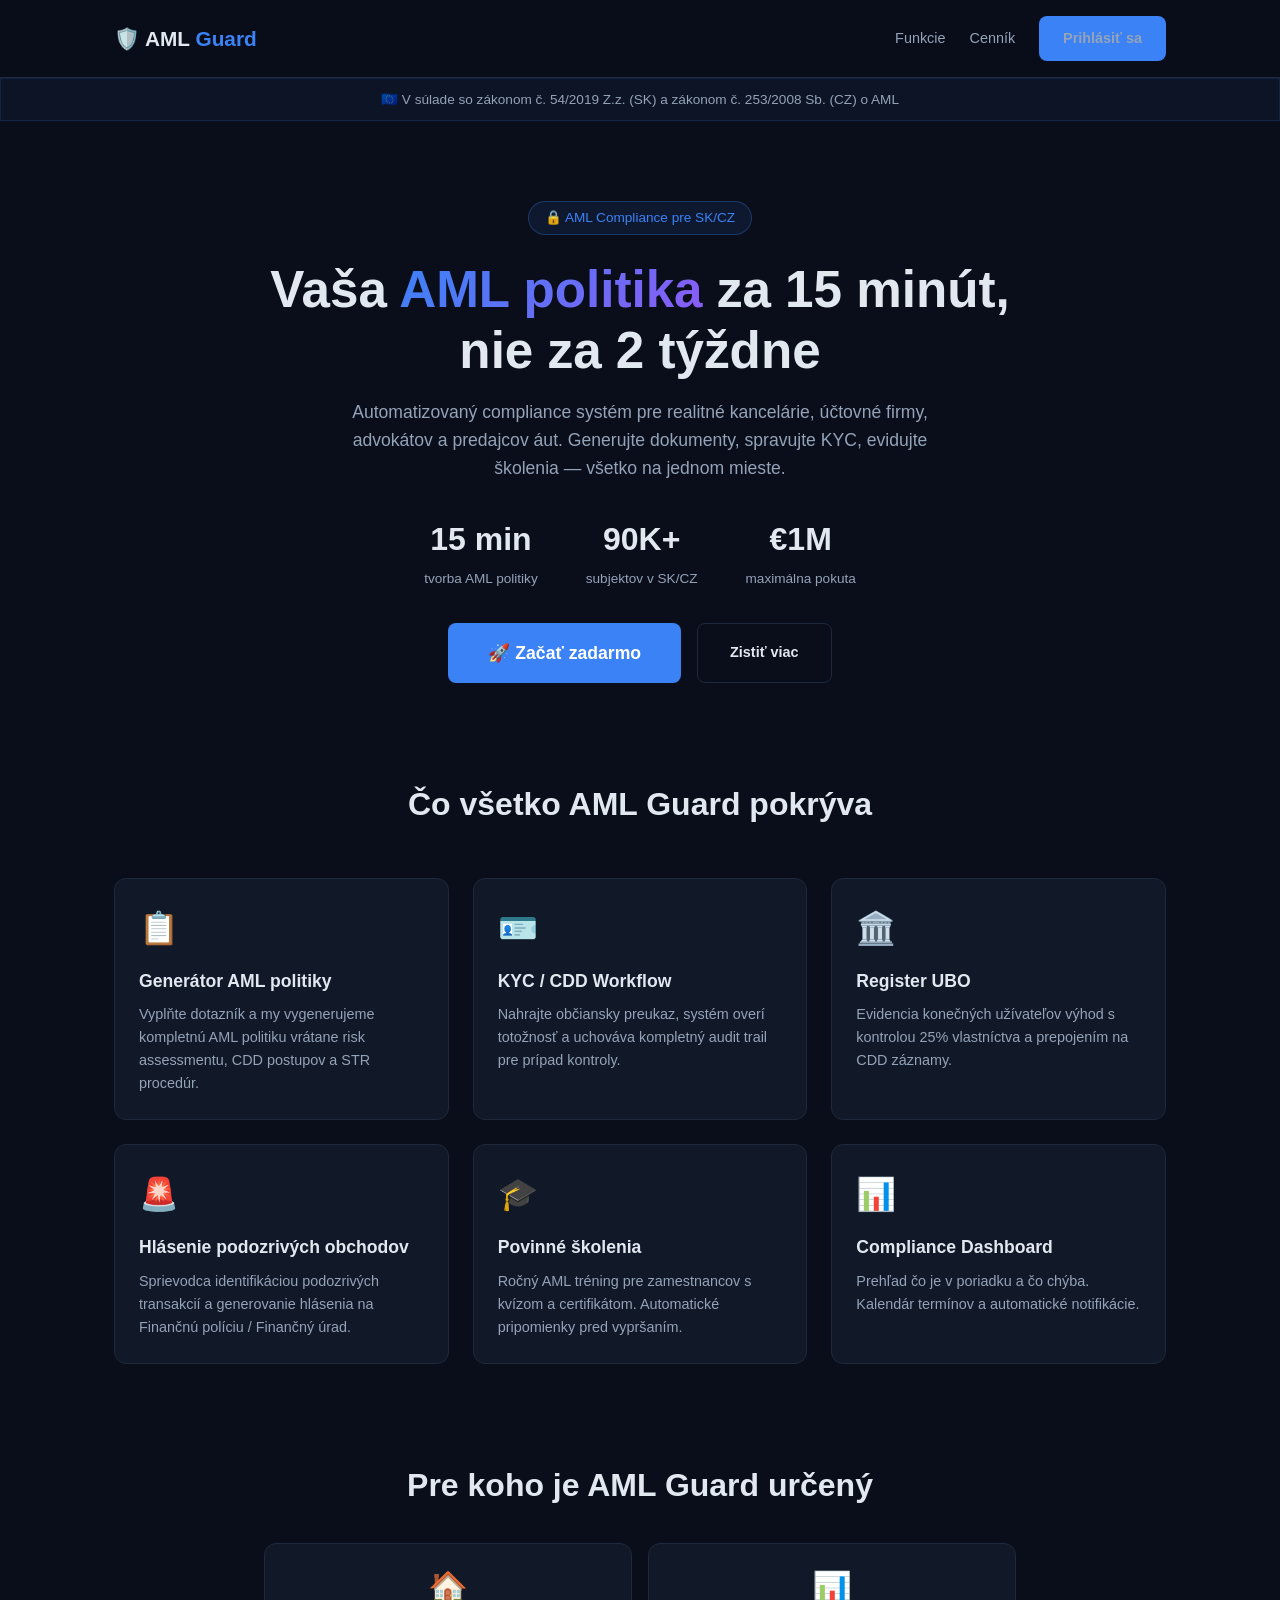
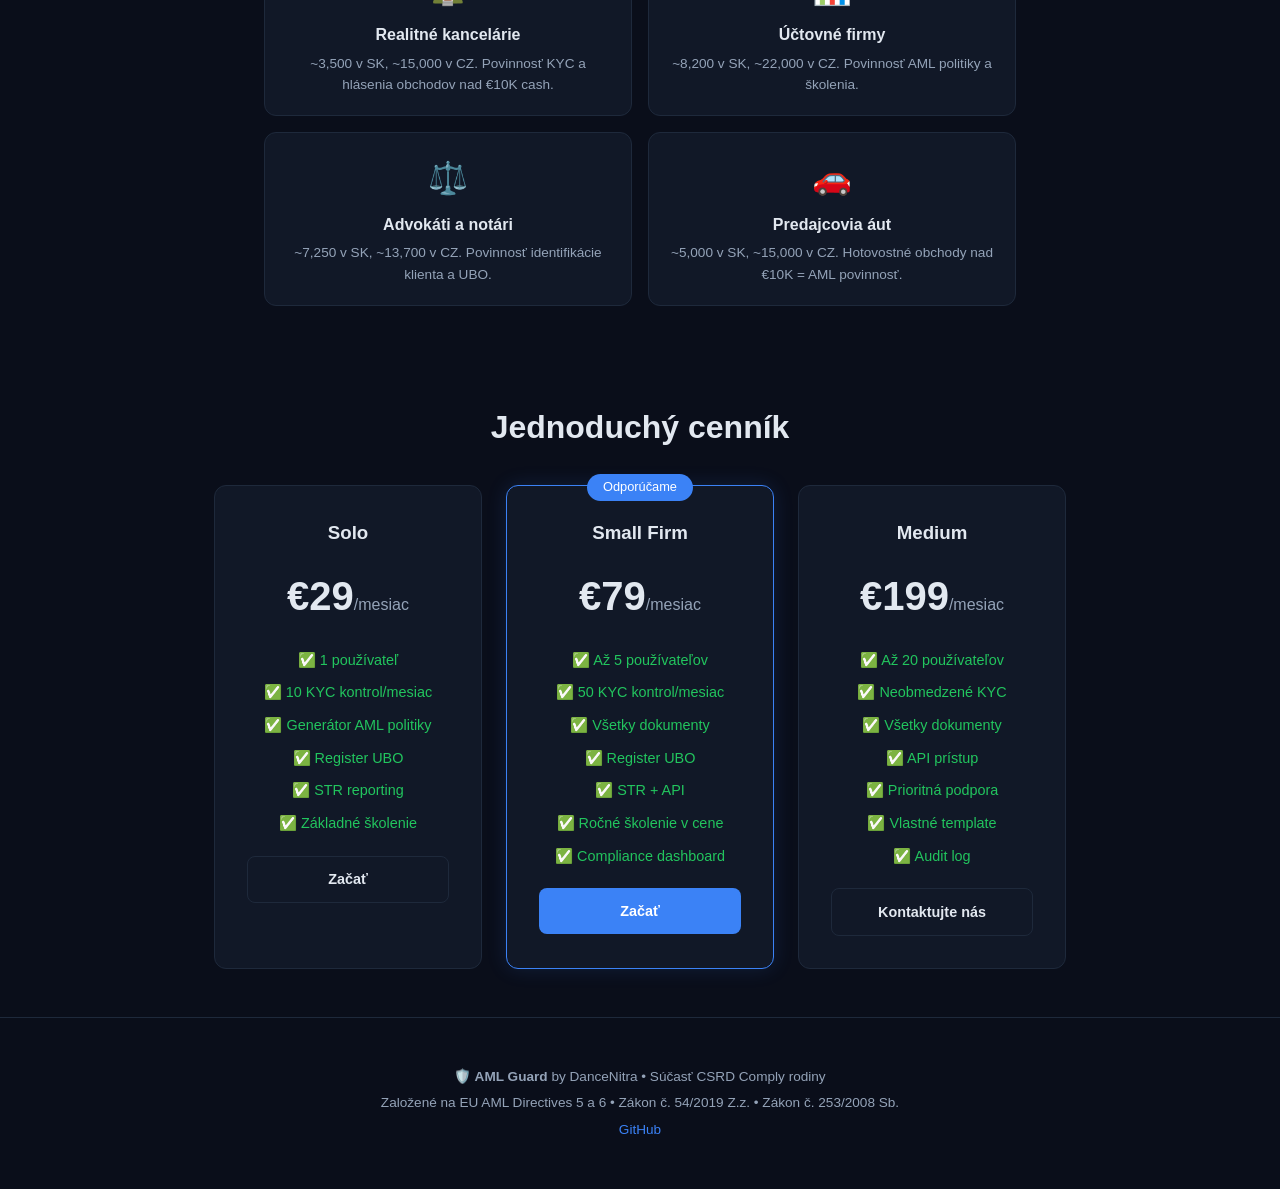
==== site/index.html @ be24866a "Initial release: AML Guard — compliance SaaS for SK/CZ" ====
<!DOCTYPE html>
<html lang="sk">
<head>
  <meta charset="UTF-8">
  <meta name="viewport" content="width=device-width, initial-scale=1.0">
  <title>AML Guard — Compliance pre SK/CZ firmy</title>
  <meta name="description" content="AML compliance software pre realitné kancelárie, účtovné firmy, advokátov a predajcov áut v SK a CZ.">
  <style>
    :root {
      --bg: #0a0e1a;
      --bg-card: #111827;
      --text: #e2e8f0;
      --text-muted: #94a3b8;
      --accent: #3b82f6;
      --accent-hover: #2563eb;
      --green: #22c55e;
      --yellow: #eab308;
      --red: #ef4444;
      --border: #1e293b;
      --radius: 12px;
    }
    * { box-sizing: border-box; margin: 0; padding: 0; }
    body {
      font-family: -apple-system, BlinkMacSystemFont, 'Segoe UI', Roboto, sans-serif;
      background: var(--bg);
      color: var(--text);
      line-height: 1.6;
    }
    a { color: var(--accent); text-decoration: none; }

    /* Header */
    .header {
      background: rgba(10, 14, 26, 0.95);
      border-bottom: 1px solid var(--border);
      padding: 1rem 0;
      position: sticky;
      top: 0;
      z-index: 100;
      backdrop-filter: blur(12px);
    }
    .header-inner {
      max-width: 1100px;
      margin: 0 auto;
      padding: 0 1.5rem;
      display: flex;
      align-items: center;
      justify-content: space-between;
    }
    .logo { font-size: 1.3rem; font-weight: 700; }
    .logo span { color: var(--accent); }
    .nav-links { display: flex; gap: 1.5rem; align-items: center; }
    .nav-links a { color: var(--text-muted); font-size: 0.9rem; transition: color 0.2s; }
    .nav-links a:hover { color: var(--text); }

    .btn {
      display: inline-flex; align-items: center; gap: 0.5rem; padding: 0.7rem 1.5rem;
      border-radius: 8px; font-weight: 600; font-size: 0.9rem; cursor: pointer;
      transition: all 0.2s; border: none;
    }
    .btn-primary { background: var(--accent); color: white; }
    .btn-primary:hover { background: var(--accent-hover); transform: translateY(-1px); }
    .btn-outline { background: transparent; color: var(--text); border: 1px solid var(--border); }
    .btn-outline:hover { border-color: var(--accent); color: var(--accent); }

    /* Hero */
    .hero {
      text-align: center; padding: 5rem 1.5rem 3rem;
      max-width: 800px; margin: 0 auto;
    }
    .hero-badge {
      display: inline-block; background: rgba(59, 130, 246, 0.1);
      border: 1px solid rgba(59, 130, 246, 0.3); color: var(--accent);
      padding: 0.3rem 1rem; border-radius: 20px; font-size: 0.85rem;
      margin-bottom: 1.5rem;
    }
    .hero h1 {
      font-size: 2.5rem; font-weight: 800; line-height: 1.2;
      margin-bottom: 1rem;
    }
    @media (min-width: 640px) { .hero h1 { font-size: 3.2rem; } }
    .hero h1 span { background: linear-gradient(135deg, var(--accent), #8b5cf6); -webkit-background-clip: text; -webkit-text-fill-color: transparent; }
    .hero p { font-size: 1.1rem; color: var(--text-muted); max-width: 640px; margin: 0 auto 2rem; }

    .hero-stats {
      display: flex; justify-content: center; gap: 3rem; flex-wrap: wrap; margin: 2rem 0;
    }
    .hero-stats strong { display: block; font-size: 2rem; }
    .hero-stats span { font-size: 0.85rem; color: var(--text-muted); }

    /* Features */
    .features {
      max-width: 1100px; margin: 0 auto; padding: 3rem 1.5rem;
    }
    .features h2 { text-align: center; font-size: 2rem; margin-bottom: 3rem; }
    .features-grid {
      display: grid; grid-template-columns: repeat(auto-fit, minmax(300px, 1fr));
      gap: 1.5rem;
    }
    .feature-card {
      background: var(--bg-card); border: 1px solid var(--border);
      border-radius: var(--radius); padding: 1.5rem;
    }
    .feature-card .icon { font-size: 2rem; margin-bottom: 0.8rem; }
    .feature-card h3 { font-size: 1.1rem; margin-bottom: 0.5rem; }
    .feature-card p { color: var(--text-muted); font-size: 0.9rem; }

    /* Who needs it */
    .who-section {
      max-width: 800px; margin: 0 auto; padding: 3rem 1.5rem;
    }
    .who-section h2 { text-align: center; font-size: 2rem; margin-bottom: 2rem; }
    .who-grid {
      display: grid; grid-template-columns: repeat(auto-fit, minmax(250px, 1fr));
      gap: 1rem;
    }
    .who-item {
      background: var(--bg-card); border: 1px solid var(--border);
      border-radius: var(--radius); padding: 1.2rem; text-align: center;
    }
    .who-item .emoji { font-size: 2rem; }
    .who-item h4 { margin: 0.5rem 0 0.3rem; }
    .who-item p { font-size: 0.85rem; color: var(--text-muted); }

    /* Pricing */
    .pricing {
      max-width: 900px; margin: 0 auto; padding: 3rem 1.5rem;
    }
    .pricing h2 { text-align: center; font-size: 2rem; margin-bottom: 2rem; }
    .pricing-grid {
      display: grid; grid-template-columns: repeat(auto-fit, minmax(250px, 1fr));
      gap: 1.5rem;
    }
    .pricing-card {
      background: var(--bg-card); border: 1px solid var(--border);
      border-radius: var(--radius); padding: 2rem; text-align: center;
    }
    .pricing-card.recommended {
      border-color: var(--accent);
      box-shadow: 0 0 20px rgba(59, 130, 246, 0.15);
      position: relative;
    }
    .pricing-card .badge {
      background: var(--accent); color: white; padding: 0.2rem 1rem;
      border-radius: 20px; font-size: 0.8rem; position: absolute;
      top: -12px; left: 50%; transform: translateX(-50%);
    }
    .pricing-card .price { font-size: 2.5rem; font-weight: 800; margin: 1rem 0; }
    .pricing-card .price small { font-size: 1rem; font-weight: 400; color: var(--text-muted); }
    .pricing-card ul { list-style: none; margin: 1rem 0; }
    .pricing-card li { padding: 0.3rem 0; font-size: 0.9rem; color: var(--text-muted); }
    .pricing-card li.yes { color: var(--green); }

    /* Footer */
    .footer {
      text-align: center; padding: 3rem 1.5rem;
      border-top: 1px solid var(--border); color: var(--text-muted); font-size: 0.85rem;
    }

    /* Legal notice banner */
    .legal-banner {
      background: rgba(59, 130, 246, 0.05);
      border: 1px solid rgba(59, 130, 246, 0.15);
      padding: 0.6rem 1.5rem; text-align: center;
      font-size: 0.85rem; color: var(--text-muted);
    }

    @media (max-width: 640px) {
      .hero h1 { font-size: 1.8rem; }
      .hero-stats { gap: 1.5rem; }
      .pricing-grid { grid-template-columns: 1fr; }
    }
  </style>
</head>
<body>

<header class="header">
  <div class="header-inner">
    <div class="logo"><span>🛡️</span> AML <span>Guard</span></div>
    <nav class="nav-links">
      <a href="#features">Funkcie</a>
      <a href="#pricing">Cenník</a>
      <a href="app/login.html" class="btn btn-primary">Prihlásiť sa</a>
    </nav>
  </div>
</header>

<div class="legal-banner">
  🇪🇺 V súlade so zákonom č. 54/2019 Z.z. (SK) a zákonom č. 253/2008 Sb. (CZ) o AML
</div>

<section class="hero">
  <div class="hero-badge">🔒 AML Compliance pre SK/CZ</div>
  <h1>Vaša <span>AML politika</span> za 15 minút, nie za 2 týždne</h1>
  <p>
    Automatizovaný compliance systém pre realitné kancelárie, účtovné firmy, 
    advokátov a predajcov áut. Generujte dokumenty, spravujte KYC, 
    evidujte školenia — všetko na jednom mieste.
  </p>
  <div class="hero-stats">
    <div><strong>15 min</strong><span>tvorba AML politiky</span></div>
    <div><strong>90K+</strong><span>subjektov v SK/CZ</span></div>
    <div><strong>€1M</strong><span>maximálna pokuta</span></div>
  </div>
  <div style="display: flex; gap: 1rem; justify-content: center; flex-wrap: wrap;">
    <a href="app/login.html?signup=true" class="btn btn-primary" style="padding: 1rem 2.5rem; font-size: 1.1rem;">🚀 Začať zadarmo</a>
    <a href="#features" class="btn btn-outline" style="padding: 1rem 2rem;">Zistiť viac</a>
  </div>
</section>

<section class="features" id="features">
  <h2>Čo všetko AML Guard pokrýva</h2>
  <div class="features-grid">
    <div class="feature-card">
      <div class="icon">📋</div>
      <h3>Generátor AML politiky</h3>
      <p>Vyplňte dotazník a my vygenerujeme kompletnú AML politiku vrátane risk assessmentu, CDD postupov a STR procedúr.</p>
    </div>
    <div class="feature-card">
      <div class="icon">🪪</div>
      <h3>KYC / CDD Workflow</h3>
      <p>Nahrajte občiansky preukaz, systém overí totožnosť a uchováva kompletný audit trail pre prípad kontroly.</p>
    </div>
    <div class="feature-card">
      <div class="icon">🏛️</div>
      <h3>Register UBO</h3>
      <p>Evidencia konečných užívateľov výhod s kontrolou 25% vlastníctva a prepojením na CDD záznamy.</p>
    </div>
    <div class="feature-card">
      <div class="icon">🚨</div>
      <h3>Hlásenie podozrivých obchodov</h3>
      <p>Sprievodca identifikáciou podozrivých transakcií a generovanie hlásenia na Finančnú políciu / Finančný úrad.</p>
    </div>
    <div class="feature-card">
      <div class="icon">🎓</div>
      <h3>Povinné školenia</h3>
      <p>Ročný AML tréning pre zamestnancov s kvízom a certifikátom. Automatické pripomienky pred vypršaním.</p>
    </div>
    <div class="feature-card">
      <div class="icon">📊</div>
      <h3>Compliance Dashboard</h3>
      <p>Prehľad čo je v poriadku a čo chýba. Kalendár termínov a automatické notifikácie.</p>
    </div>
  </div>
</section>

<section class="who-section">
  <h2>Pre koho je AML Guard určený</h2>
  <div class="who-grid">
    <div class="who-item">
      <div class="emoji">🏠</div>
      <h4>Realitné kancelárie</h4>
      <p>~3,500 v SK, ~15,000 v CZ. Povinnosť KYC a hlásenia obchodov nad €10K cash.</p>
    </div>
    <div class="who-item">
      <div class="emoji">📊</div>
      <h4>Účtovné firmy</h4>
      <p>~8,200 v SK, ~22,000 v CZ. Povinnosť AML politiky a školenia.</p>
    </div>
    <div class="who-item">
      <div class="emoji">⚖️</div>
      <h4>Advokáti a notári</h4>
      <p>~7,250 v SK, ~13,700 v CZ. Povinnosť identifikácie klienta a UBO.</p>
    </div>
    <div class="who-item">
      <div class="emoji">🚗</div>
      <h4>Predajcovia áut</h4>
      <p>~5,000 v SK, ~15,000 v CZ. Hotovostné obchody nad €10K = AML povinnosť.</p>
    </div>
  </div>
</section>

<section class="pricing" id="pricing">
  <h2>Jednoduchý cenník</h2>
  <div class="pricing-grid">
    <div class="pricing-card">
      <h3>Solo</h3>
      <div class="price">€29<small>/mesiac</small></div>
      <ul>
        <li class="yes">✅ 1 používateľ</li>
        <li class="yes">✅ 10 KYC kontrol/mesiac</li>
        <li class="yes">✅ Generátor AML politiky</li>
        <li class="yes">✅ Register UBO</li>
        <li class="yes">✅ STR reporting</li>
        <li class="yes">✅ Základné školenie</li>
      </ul>
      <a href="app/login.html?signup=true" class="btn btn-outline" style="width: 100%; justify-content: center;">Začať</a>
    </div>
    <div class="pricing-card recommended">
      <span class="badge">Odporúčame</span>
      <h3>Small Firm</h3>
      <div class="price">€79<small>/mesiac</small></div>
      <ul>
        <li class="yes">✅ Až 5 používateľov</li>
        <li class="yes">✅ 50 KYC kontrol/mesiac</li>
        <li class="yes">✅ Všetky dokumenty</li>
        <li class="yes">✅ Register UBO</li>
        <li class="yes">✅ STR + API</li>
        <li class="yes">✅ Ročné školenie v cene</li>
        <li class="yes">✅ Compliance dashboard</li>
      </ul>
      <a href="app/login.html?signup=true" class="btn btn-primary" style="width: 100%; justify-content: center;">Začať</a>
    </div>
    <div class="pricing-card">
      <h3>Medium</h3>
      <div class="price">€199<small>/mesiac</small></div>
      <ul>
        <li class="yes">✅ Až 20 používateľov</li>
        <li class="yes">✅ Neobmedzené KYC</li>
        <li class="yes">✅ Všetky dokumenty</li>
        <li class="yes">✅ API prístup</li>
        <li class="yes">✅ Prioritná podpora</li>
        <li class="yes">✅ Vlastné template</li>
        <li class="yes">✅ Audit log</li>
      </ul>
      <a href="app/index.html?signup=true" class="btn btn-outline" style="width: 100%; justify-content: center;">Kontaktujte nás</a>
    </div>
  </div>
</section>

<footer class="footer">
  <p><strong>🛡️ AML Guard</strong> by DanceNitra &bull; Súčasť CSRD Comply rodiny</p>
  <p style="margin-top: 0.3rem;">Založené na EU AML Directives 5 a 6 &bull; Zákon č. 54/2019 Z.z. &bull; Zákon č. 253/2008 Sb.</p>
  <p style="margin-top: 0.3rem;"><a href="https://github.com/DanceNitra/aml-guard">GitHub</a></p>
</footer>

</body>
</html>
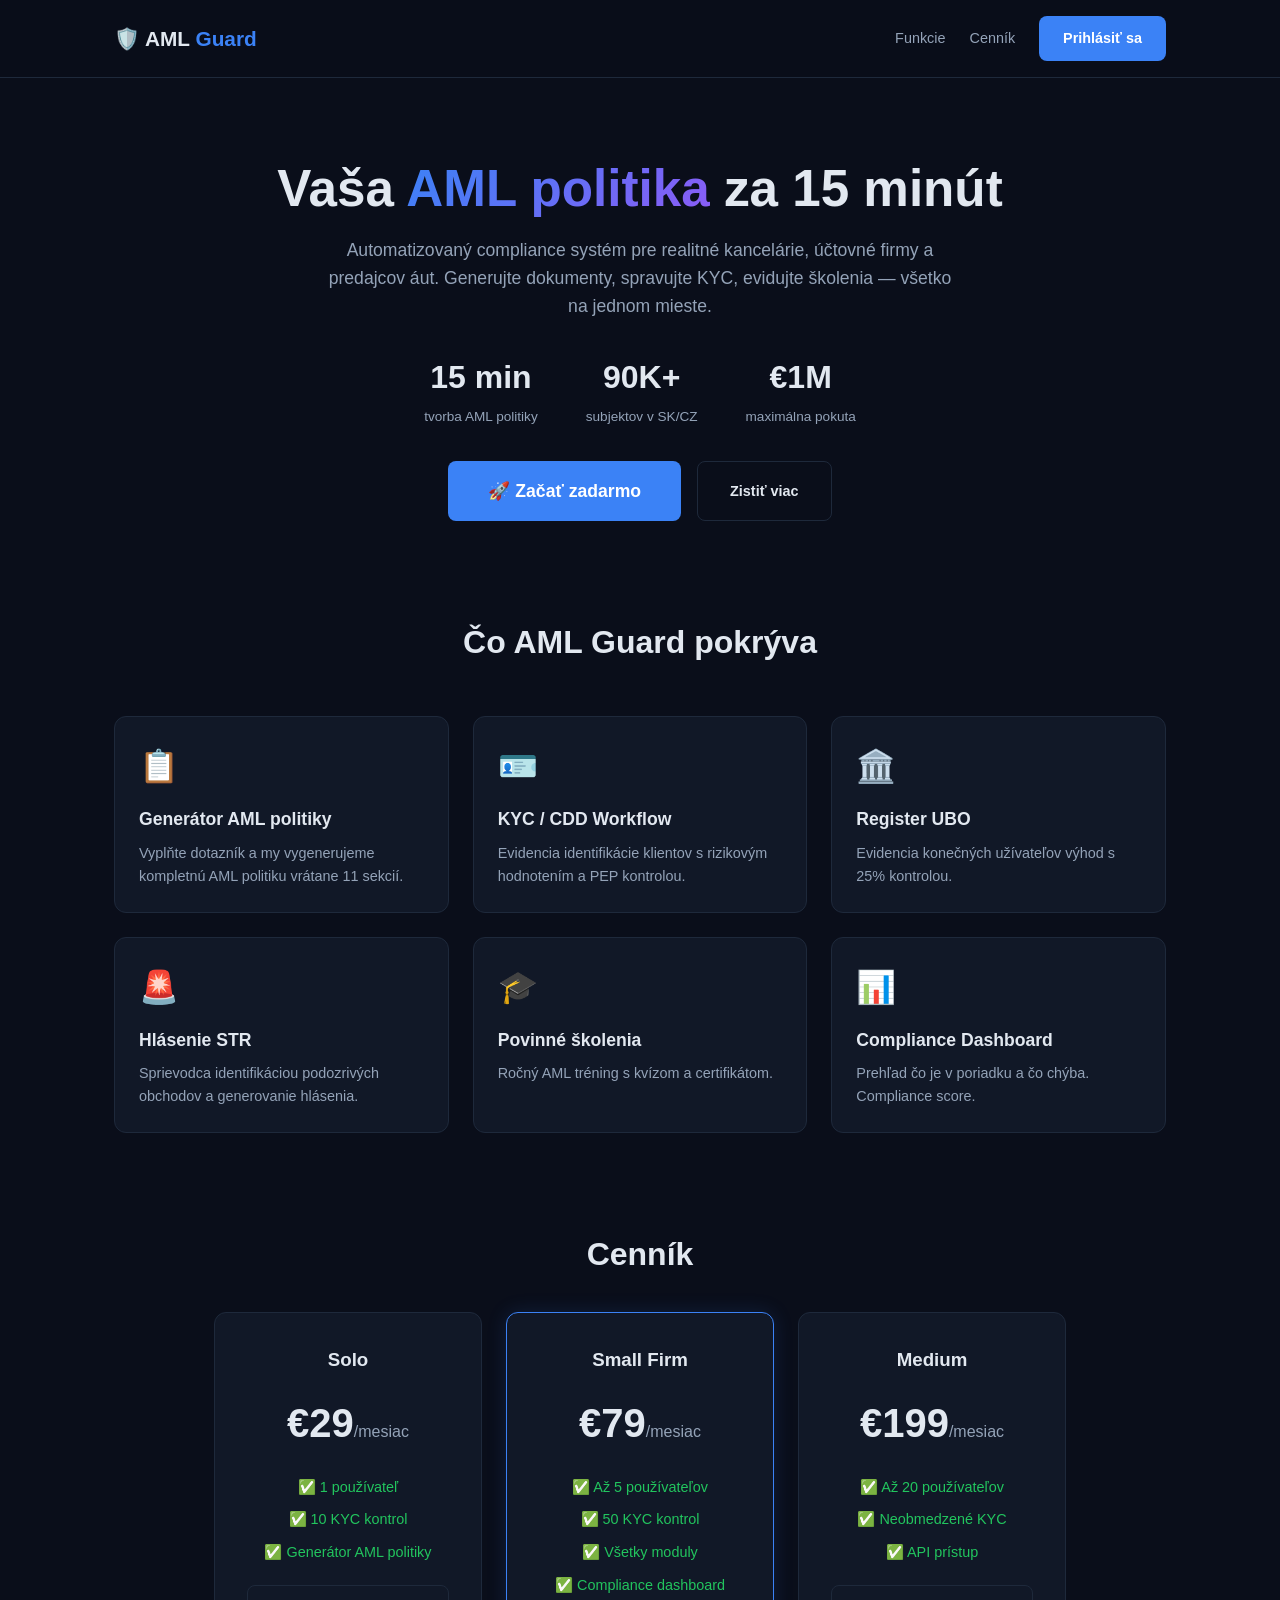
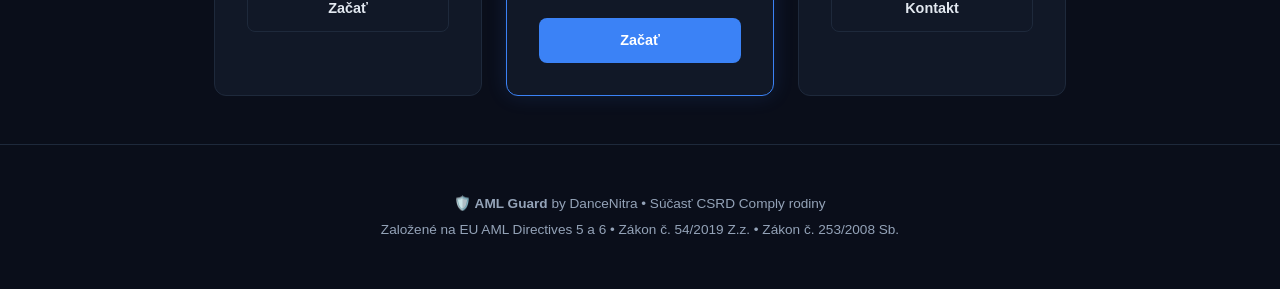
==== commit f102b4d1: "Full backend + frontend connected to real API - FastAPI backend with 22 REST endpoints - JWT auth, S" ====
--- a/site/index.html
+++ b/site/index.html
@@ -4,324 +4,108 @@
   <meta charset="UTF-8">
   <meta name="viewport" content="width=device-width, initial-scale=1.0">
   <title>AML Guard — Compliance pre SK/CZ firmy</title>
-  <meta name="description" content="AML compliance software pre realitné kancelárie, účtovné firmy, advokátov a predajcov áut v SK a CZ.">
+  <meta name="description" content="AML compliance software pre realitné kancelárie, účtovné firmy a predajcov áut v SK a CZ.">
   <style>
-    :root {
-      --bg: #0a0e1a;
-      --bg-card: #111827;
-      --text: #e2e8f0;
-      --text-muted: #94a3b8;
-      --accent: #3b82f6;
-      --accent-hover: #2563eb;
-      --green: #22c55e;
-      --yellow: #eab308;
-      --red: #ef4444;
-      --border: #1e293b;
-      --radius: 12px;
-    }
     * { box-sizing: border-box; margin: 0; padding: 0; }
-    body {
-      font-family: -apple-system, BlinkMacSystemFont, 'Segoe UI', Roboto, sans-serif;
-      background: var(--bg);
-      color: var(--text);
-      line-height: 1.6;
-    }
+    :root { --bg: #0a0e1a; --bg-card: #111827; --text: #e2e8f0; --text-muted: #94a3b8; --accent: #3b82f6; --border: #1e293b; --radius: 12px; }
+    body { font-family: -apple-system, BlinkMacSystemFont, 'Segoe UI', Roboto, sans-serif; background: var(--bg); color: var(--text); line-height: 1.6; }
     a { color: var(--accent); text-decoration: none; }
-
-    /* Header */
-    .header {
-      background: rgba(10, 14, 26, 0.95);
-      border-bottom: 1px solid var(--border);
-      padding: 1rem 0;
-      position: sticky;
-      top: 0;
-      z-index: 100;
-      backdrop-filter: blur(12px);
-    }
-    .header-inner {
-      max-width: 1100px;
-      margin: 0 auto;
-      padding: 0 1.5rem;
-      display: flex;
-      align-items: center;
-      justify-content: space-between;
-    }
-    .logo { font-size: 1.3rem; font-weight: 700; }
-    .logo span { color: var(--accent); }
-    .nav-links { display: flex; gap: 1.5rem; align-items: center; }
-    .nav-links a { color: var(--text-muted); font-size: 0.9rem; transition: color 0.2s; }
-    .nav-links a:hover { color: var(--text); }
-
-    .btn {
-      display: inline-flex; align-items: center; gap: 0.5rem; padding: 0.7rem 1.5rem;
-      border-radius: 8px; font-weight: 600; font-size: 0.9rem; cursor: pointer;
-      transition: all 0.2s; border: none;
-    }
-    .btn-primary { background: var(--accent); color: white; }
-    .btn-primary:hover { background: var(--accent-hover); transform: translateY(-1px); }
+    .header { background: rgba(10,14,26,0.95); border-bottom: 1px solid var(--border); padding: 1rem 0; position: sticky; top: 0; z-index: 100; }
+    .header-inner { max-width: 1100px; margin: 0 auto; padding: 0 1.5rem; display: flex; align-items: center; justify-content: space-between; }
+    .logo { font-size: 1.3rem; font-weight: 700; } .logo span { color: var(--accent); }
+    .btn { display: inline-flex; align-items: center; gap: 0.5rem; padding: 0.7rem 1.5rem; border-radius: 8px; font-weight: 600; font-size: 0.9rem; cursor: pointer; transition: all 0.2s; border: none; }
+    .btn-primary { background: var(--accent); color: white; } .btn-primary:hover { background: #2563eb; transform: translateY(-1px); }
     .btn-outline { background: transparent; color: var(--text); border: 1px solid var(--border); }
-    .btn-outline:hover { border-color: var(--accent); color: var(--accent); }
-
-    /* Hero */
-    .hero {
-      text-align: center; padding: 5rem 1.5rem 3rem;
-      max-width: 800px; margin: 0 auto;
-    }
-    .hero-badge {
-      display: inline-block; background: rgba(59, 130, 246, 0.1);
-      border: 1px solid rgba(59, 130, 246, 0.3); color: var(--accent);
-      padding: 0.3rem 1rem; border-radius: 20px; font-size: 0.85rem;
-      margin-bottom: 1.5rem;
-    }
-    .hero h1 {
-      font-size: 2.5rem; font-weight: 800; line-height: 1.2;
-      margin-bottom: 1rem;
-    }
+    .hero { text-align: center; padding: 5rem 1.5rem 3rem; max-width: 800px; margin: 0 auto; }
+    .hero h1 { font-size: 2.5rem; font-weight: 800; line-height: 1.2; margin-bottom: 1rem; }
     @media (min-width: 640px) { .hero h1 { font-size: 3.2rem; } }
     .hero h1 span { background: linear-gradient(135deg, var(--accent), #8b5cf6); -webkit-background-clip: text; -webkit-text-fill-color: transparent; }
     .hero p { font-size: 1.1rem; color: var(--text-muted); max-width: 640px; margin: 0 auto 2rem; }
-
-    .hero-stats {
-      display: flex; justify-content: center; gap: 3rem; flex-wrap: wrap; margin: 2rem 0;
-    }
-    .hero-stats strong { display: block; font-size: 2rem; }
-    .hero-stats span { font-size: 0.85rem; color: var(--text-muted); }
-
-    /* Features */
-    .features {
-      max-width: 1100px; margin: 0 auto; padding: 3rem 1.5rem;
-    }
+    .hero-stats { display: flex; justify-content: center; gap: 3rem; flex-wrap: wrap; margin: 2rem 0; }
+    .hero-stats strong { display: block; font-size: 2rem; } .hero-stats span { font-size: 0.85rem; color: var(--text-muted); }
+    .features { max-width: 1100px; margin: 0 auto; padding: 3rem 1.5rem; }
     .features h2 { text-align: center; font-size: 2rem; margin-bottom: 3rem; }
-    .features-grid {
-      display: grid; grid-template-columns: repeat(auto-fit, minmax(300px, 1fr));
-      gap: 1.5rem;
-    }
-    .feature-card {
-      background: var(--bg-card); border: 1px solid var(--border);
-      border-radius: var(--radius); padding: 1.5rem;
-    }
+    .features-grid { display: grid; grid-template-columns: repeat(auto-fit, minmax(300px, 1fr)); gap: 1.5rem; }
+    .feature-card { background: var(--bg-card); border: 1px solid var(--border); border-radius: var(--radius); padding: 1.5rem; }
     .feature-card .icon { font-size: 2rem; margin-bottom: 0.8rem; }
     .feature-card h3 { font-size: 1.1rem; margin-bottom: 0.5rem; }
     .feature-card p { color: var(--text-muted); font-size: 0.9rem; }
-
-    /* Who needs it */
-    .who-section {
-      max-width: 800px; margin: 0 auto; padding: 3rem 1.5rem;
-    }
-    .who-section h2 { text-align: center; font-size: 2rem; margin-bottom: 2rem; }
-    .who-grid {
-      display: grid; grid-template-columns: repeat(auto-fit, minmax(250px, 1fr));
-      gap: 1rem;
-    }
-    .who-item {
-      background: var(--bg-card); border: 1px solid var(--border);
-      border-radius: var(--radius); padding: 1.2rem; text-align: center;
-    }
-    .who-item .emoji { font-size: 2rem; }
-    .who-item h4 { margin: 0.5rem 0 0.3rem; }
-    .who-item p { font-size: 0.85rem; color: var(--text-muted); }
-
-    /* Pricing */
-    .pricing {
-      max-width: 900px; margin: 0 auto; padding: 3rem 1.5rem;
-    }
+    .pricing { max-width: 900px; margin: 0 auto; padding: 3rem 1.5rem; }
     .pricing h2 { text-align: center; font-size: 2rem; margin-bottom: 2rem; }
-    .pricing-grid {
-      display: grid; grid-template-columns: repeat(auto-fit, minmax(250px, 1fr));
-      gap: 1.5rem;
-    }
-    .pricing-card {
-      background: var(--bg-card); border: 1px solid var(--border);
-      border-radius: var(--radius); padding: 2rem; text-align: center;
-    }
-    .pricing-card.recommended {
-      border-color: var(--accent);
-      box-shadow: 0 0 20px rgba(59, 130, 246, 0.15);
-      position: relative;
-    }
-    .pricing-card .badge {
-      background: var(--accent); color: white; padding: 0.2rem 1rem;
-      border-radius: 20px; font-size: 0.8rem; position: absolute;
-      top: -12px; left: 50%; transform: translateX(-50%);
-    }
+    .pricing-grid { display: grid; grid-template-columns: repeat(auto-fit, minmax(250px, 1fr)); gap: 1.5rem; }
+    .pricing-card { background: var(--bg-card); border: 1px solid var(--border); border-radius: var(--radius); padding: 2rem; text-align: center; }
+    .pricing-card.recommended { border-color: var(--accent); box-shadow: 0 0 20px rgba(59,130,246,0.15); position: relative; }
     .pricing-card .price { font-size: 2.5rem; font-weight: 800; margin: 1rem 0; }
     .pricing-card .price small { font-size: 1rem; font-weight: 400; color: var(--text-muted); }
     .pricing-card ul { list-style: none; margin: 1rem 0; }
     .pricing-card li { padding: 0.3rem 0; font-size: 0.9rem; color: var(--text-muted); }
-    .pricing-card li.yes { color: var(--green); }
-
-    /* Footer */
-    .footer {
-      text-align: center; padding: 3rem 1.5rem;
-      border-top: 1px solid var(--border); color: var(--text-muted); font-size: 0.85rem;
-    }
-
-    /* Legal notice banner */
-    .legal-banner {
-      background: rgba(59, 130, 246, 0.05);
-      border: 1px solid rgba(59, 130, 246, 0.15);
-      padding: 0.6rem 1.5rem; text-align: center;
-      font-size: 0.85rem; color: var(--text-muted);
-    }
-
-    @media (max-width: 640px) {
-      .hero h1 { font-size: 1.8rem; }
-      .hero-stats { gap: 1.5rem; }
-      .pricing-grid { grid-template-columns: 1fr; }
-    }
+    .pricing-card li.yes { color: #22c55e; }
+    .footer { text-align: center; padding: 3rem 1.5rem; border-top: 1px solid var(--border); color: var(--text-muted); font-size: 0.85rem; }
+    @media (max-width: 640px) { .hero h1 { font-size: 1.8rem; } .hero-stats { gap: 1.5rem; } .pricing-grid { grid-template-columns: 1fr; } }
   </style>
 </head>
 <body>
-
 <header class="header">
   <div class="header-inner">
     <div class="logo"><span>🛡️</span> AML <span>Guard</span></div>
-    <nav class="nav-links">
-      <a href="#features">Funkcie</a>
-      <a href="#pricing">Cenník</a>
+    <nav style="display:flex;gap:1.5rem;align-items:center;">
+      <a href="#features" style="color:var(--text-muted);font-size:0.9rem;">Funkcie</a>
+      <a href="#pricing" style="color:var(--text-muted);font-size:0.9rem;">Cenník</a>
       <a href="app/login.html" class="btn btn-primary">Prihlásiť sa</a>
     </nav>
   </div>
 </header>
 
-<div class="legal-banner">
-  🇪🇺 V súlade so zákonom č. 54/2019 Z.z. (SK) a zákonom č. 253/2008 Sb. (CZ) o AML
-</div>
-
 <section class="hero">
-  <div class="hero-badge">🔒 AML Compliance pre SK/CZ</div>
-  <h1>Vaša <span>AML politika</span> za 15 minút, nie za 2 týždne</h1>
-  <p>
-    Automatizovaný compliance systém pre realitné kancelárie, účtovné firmy, 
-    advokátov a predajcov áut. Generujte dokumenty, spravujte KYC, 
-    evidujte školenia — všetko na jednom mieste.
-  </p>
+  <h1>Vaša <span>AML politika</span> za 15 minút</h1>
+  <p>Automatizovaný compliance systém pre realitné kancelárie, účtovné firmy a predajcov áut. Generujte dokumenty, spravujte KYC, evidujte školenia — všetko na jednom mieste.</p>
   <div class="hero-stats">
     <div><strong>15 min</strong><span>tvorba AML politiky</span></div>
     <div><strong>90K+</strong><span>subjektov v SK/CZ</span></div>
     <div><strong>€1M</strong><span>maximálna pokuta</span></div>
   </div>
-  <div style="display: flex; gap: 1rem; justify-content: center; flex-wrap: wrap;">
-    <a href="app/login.html?signup=true" class="btn btn-primary" style="padding: 1rem 2.5rem; font-size: 1.1rem;">🚀 Začať zadarmo</a>
-    <a href="#features" class="btn btn-outline" style="padding: 1rem 2rem;">Zistiť viac</a>
+  <div style="display:flex;gap:1rem;justify-content:center;flex-wrap:wrap;">
+    <a href="app/login.html?signup=true" class="btn btn-primary" style="padding:1rem 2.5rem;font-size:1.1rem;">🚀 Začať zadarmo</a>
+    <a href="#features" class="btn btn-outline" style="padding:1rem 2rem;">Zistiť viac</a>
   </div>
 </section>
 
 <section class="features" id="features">
-  <h2>Čo všetko AML Guard pokrýva</h2>
+  <h2>Čo AML Guard pokrýva</h2>
   <div class="features-grid">
-    <div class="feature-card">
-      <div class="icon">📋</div>
-      <h3>Generátor AML politiky</h3>
-      <p>Vyplňte dotazník a my vygenerujeme kompletnú AML politiku vrátane risk assessmentu, CDD postupov a STR procedúr.</p>
-    </div>
-    <div class="feature-card">
-      <div class="icon">🪪</div>
-      <h3>KYC / CDD Workflow</h3>
-      <p>Nahrajte občiansky preukaz, systém overí totožnosť a uchováva kompletný audit trail pre prípad kontroly.</p>
-    </div>
-    <div class="feature-card">
-      <div class="icon">🏛️</div>
-      <h3>Register UBO</h3>
-      <p>Evidencia konečných užívateľov výhod s kontrolou 25% vlastníctva a prepojením na CDD záznamy.</p>
-    </div>
-    <div class="feature-card">
-      <div class="icon">🚨</div>
-      <h3>Hlásenie podozrivých obchodov</h3>
-      <p>Sprievodca identifikáciou podozrivých transakcií a generovanie hlásenia na Finančnú políciu / Finančný úrad.</p>
-    </div>
-    <div class="feature-card">
-      <div class="icon">🎓</div>
-      <h3>Povinné školenia</h3>
-      <p>Ročný AML tréning pre zamestnancov s kvízom a certifikátom. Automatické pripomienky pred vypršaním.</p>
-    </div>
-    <div class="feature-card">
-      <div class="icon">📊</div>
-      <h3>Compliance Dashboard</h3>
-      <p>Prehľad čo je v poriadku a čo chýba. Kalendár termínov a automatické notifikácie.</p>
-    </div>
-  </div>
-</section>
-
-<section class="who-section">
-  <h2>Pre koho je AML Guard určený</h2>
-  <div class="who-grid">
-    <div class="who-item">
-      <div class="emoji">🏠</div>
-      <h4>Realitné kancelárie</h4>
-      <p>~3,500 v SK, ~15,000 v CZ. Povinnosť KYC a hlásenia obchodov nad €10K cash.</p>
-    </div>
-    <div class="who-item">
-      <div class="emoji">📊</div>
-      <h4>Účtovné firmy</h4>
-      <p>~8,200 v SK, ~22,000 v CZ. Povinnosť AML politiky a školenia.</p>
-    </div>
-    <div class="who-item">
-      <div class="emoji">⚖️</div>
-      <h4>Advokáti a notári</h4>
-      <p>~7,250 v SK, ~13,700 v CZ. Povinnosť identifikácie klienta a UBO.</p>
-    </div>
-    <div class="who-item">
-      <div class="emoji">🚗</div>
-      <h4>Predajcovia áut</h4>
-      <p>~5,000 v SK, ~15,000 v CZ. Hotovostné obchody nad €10K = AML povinnosť.</p>
-    </div>
+    <div class="feature-card"><div class="icon">📋</div><h3>Generátor AML politiky</h3><p>Vyplňte dotazník a my vygenerujeme kompletnú AML politiku vrátane 11 sekcií.</p></div>
+    <div class="feature-card"><div class="icon">🪪</div><h3>KYC / CDD Workflow</h3><p>Evidencia identifikácie klientov s rizikovým hodnotením a PEP kontrolou.</p></div>
+    <div class="feature-card"><div class="icon">🏛️</div><h3>Register UBO</h3><p>Evidencia konečných užívateľov výhod s 25% kontrolou.</p></div>
+    <div class="feature-card"><div class="icon">🚨</div><h3>Hlásenie STR</h3><p>Sprievodca identifikáciou podozrivých obchodov a generovanie hlásenia.</p></div>
+    <div class="feature-card"><div class="icon">🎓</div><h3>Povinné školenia</h3><p>Ročný AML tréning s kvízom a certifikátom.</p></div>
+    <div class="feature-card"><div class="icon">📊</div><h3>Compliance Dashboard</h3><p>Prehľad čo je v poriadku a čo chýba. Compliance score.</p></div>
   </div>
 </section>
 
 <section class="pricing" id="pricing">
-  <h2>Jednoduchý cenník</h2>
+  <h2>Cenník</h2>
   <div class="pricing-grid">
     <div class="pricing-card">
-      <h3>Solo</h3>
-      <div class="price">€29<small>/mesiac</small></div>
-      <ul>
-        <li class="yes">✅ 1 používateľ</li>
-        <li class="yes">✅ 10 KYC kontrol/mesiac</li>
-        <li class="yes">✅ Generátor AML politiky</li>
-        <li class="yes">✅ Register UBO</li>
-        <li class="yes">✅ STR reporting</li>
-        <li class="yes">✅ Základné školenie</li>
-      </ul>
-      <a href="app/login.html?signup=true" class="btn btn-outline" style="width: 100%; justify-content: center;">Začať</a>
+      <h3>Solo</h3><div class="price">€29<small>/mesiac</small></div>
+      <ul><li class="yes">✅ 1 používateľ</li><li class="yes">✅ 10 KYC kontrol</li><li class="yes">✅ Generátor AML politiky</li></ul>
+      <a href="app/login.html?signup=true" class="btn btn-outline" style="width:100%;justify-content:center;">Začať</a>
     </div>
     <div class="pricing-card recommended">
-      <span class="badge">Odporúčame</span>
-      <h3>Small Firm</h3>
-      <div class="price">€79<small>/mesiac</small></div>
-      <ul>
-        <li class="yes">✅ Až 5 používateľov</li>
-        <li class="yes">✅ 50 KYC kontrol/mesiac</li>
-        <li class="yes">✅ Všetky dokumenty</li>
-        <li class="yes">✅ Register UBO</li>
-        <li class="yes">✅ STR + API</li>
-        <li class="yes">✅ Ročné školenie v cene</li>
-        <li class="yes">✅ Compliance dashboard</li>
-      </ul>
-      <a href="app/login.html?signup=true" class="btn btn-primary" style="width: 100%; justify-content: center;">Začať</a>
+      <h3>Small Firm</h3><div class="price">€79<small>/mesiac</small></div>
+      <ul><li class="yes">✅ Až 5 používateľov</li><li class="yes">✅ 50 KYC kontrol</li><li class="yes">✅ Všetky moduly</li><li class="yes">✅ Compliance dashboard</li></ul>
+      <a href="app/login.html?signup=true" class="btn btn-primary" style="width:100%;justify-content:center;">Začať</a>
     </div>
     <div class="pricing-card">
-      <h3>Medium</h3>
-      <div class="price">€199<small>/mesiac</small></div>
-      <ul>
-        <li class="yes">✅ Až 20 používateľov</li>
-        <li class="yes">✅ Neobmedzené KYC</li>
-        <li class="yes">✅ Všetky dokumenty</li>
-        <li class="yes">✅ API prístup</li>
-        <li class="yes">✅ Prioritná podpora</li>
-        <li class="yes">✅ Vlastné template</li>
-        <li class="yes">✅ Audit log</li>
-      </ul>
-      <a href="app/index.html?signup=true" class="btn btn-outline" style="width: 100%; justify-content: center;">Kontaktujte nás</a>
+      <h3>Medium</h3><div class="price">€199<small>/mesiac</small></div>
+      <ul><li class="yes">✅ Až 20 používateľov</li><li class="yes">✅ Neobmedzené KYC</li><li class="yes">✅ API prístup</li></ul>
+      <a href="app/login.html?signup=true" class="btn btn-outline" style="width:100%;justify-content:center;">Kontakt</a>
     </div>
   </div>
 </section>
 
 <footer class="footer">
   <p><strong>🛡️ AML Guard</strong> by DanceNitra &bull; Súčasť CSRD Comply rodiny</p>
-  <p style="margin-top: 0.3rem;">Založené na EU AML Directives 5 a 6 &bull; Zákon č. 54/2019 Z.z. &bull; Zákon č. 253/2008 Sb.</p>
-  <p style="margin-top: 0.3rem;"><a href="https://github.com/DanceNitra/aml-guard">GitHub</a></p>
+  <p style="margin-top:0.3rem;">Založené na EU AML Directives 5 a 6 &bull; Zákon č. 54/2019 Z.z. &bull; Zákon č. 253/2008 Sb.</p>
 </footer>
-
 </body>
 </html>
